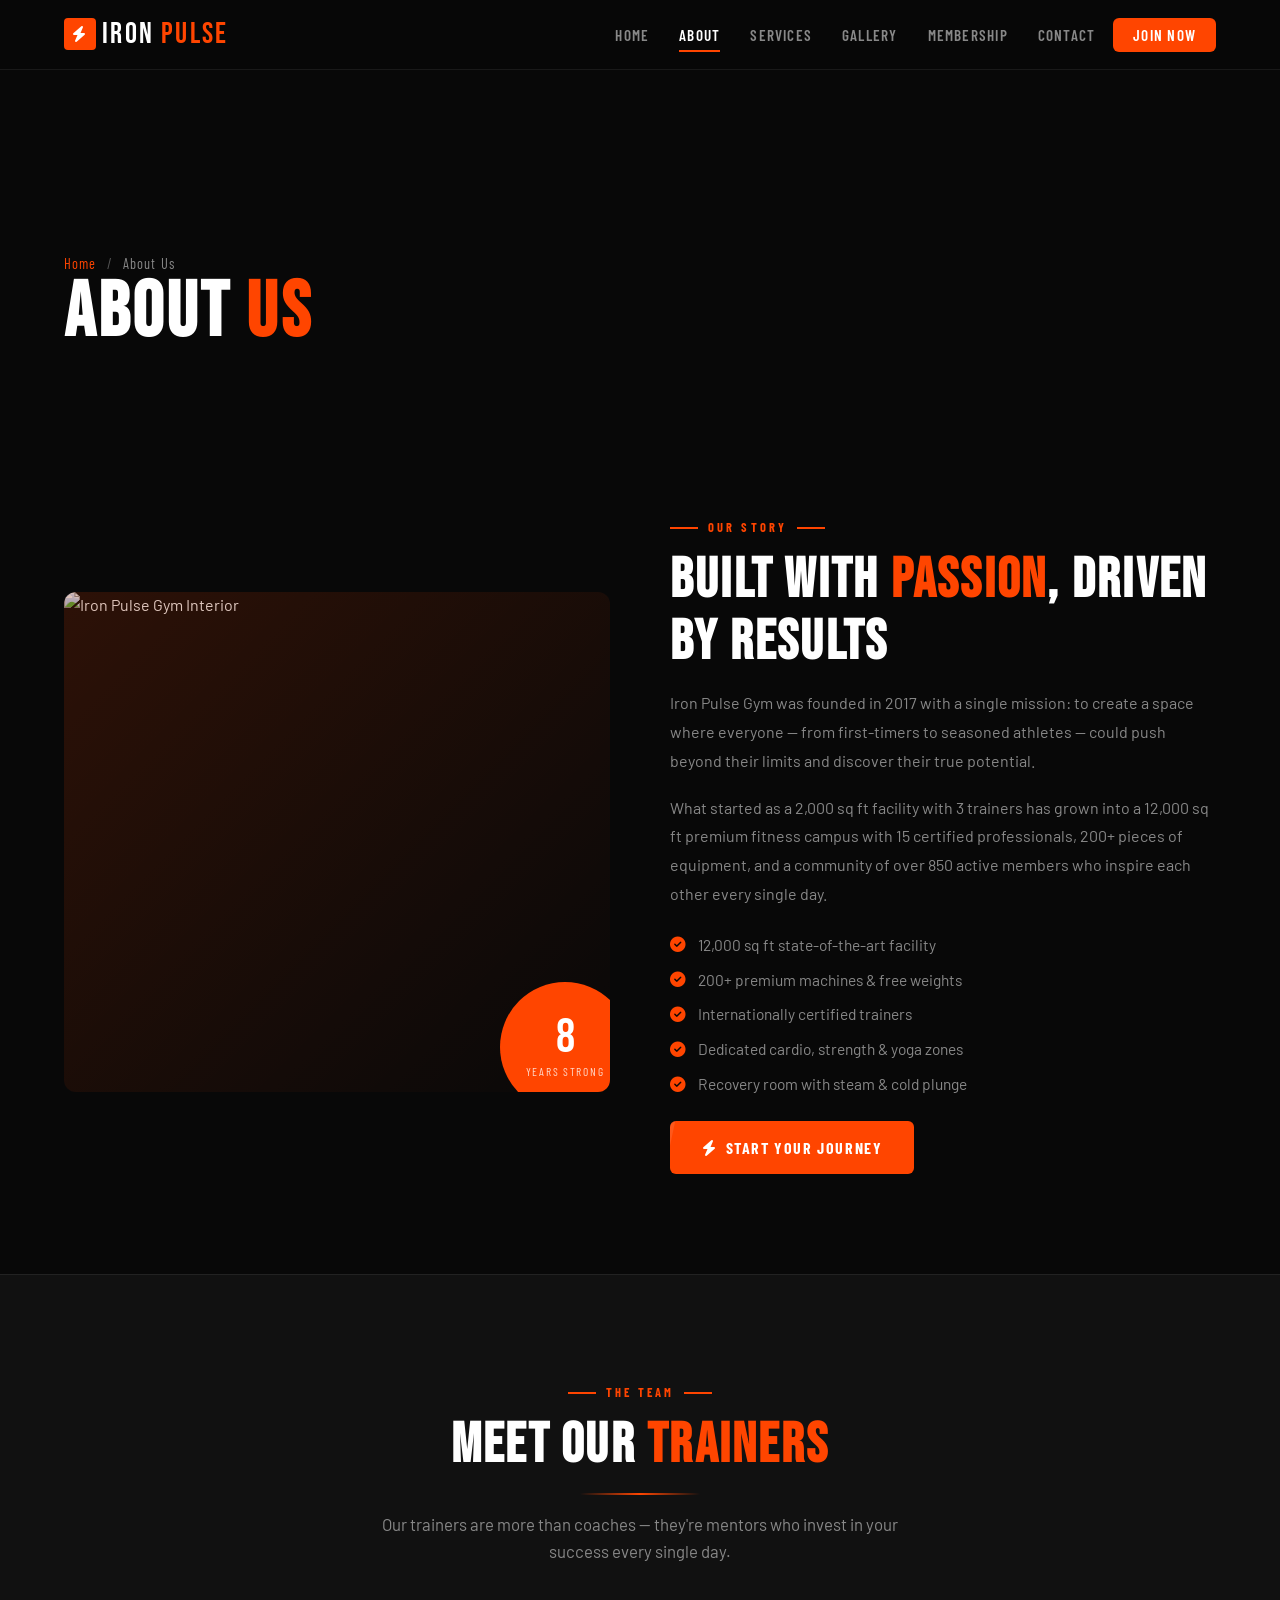
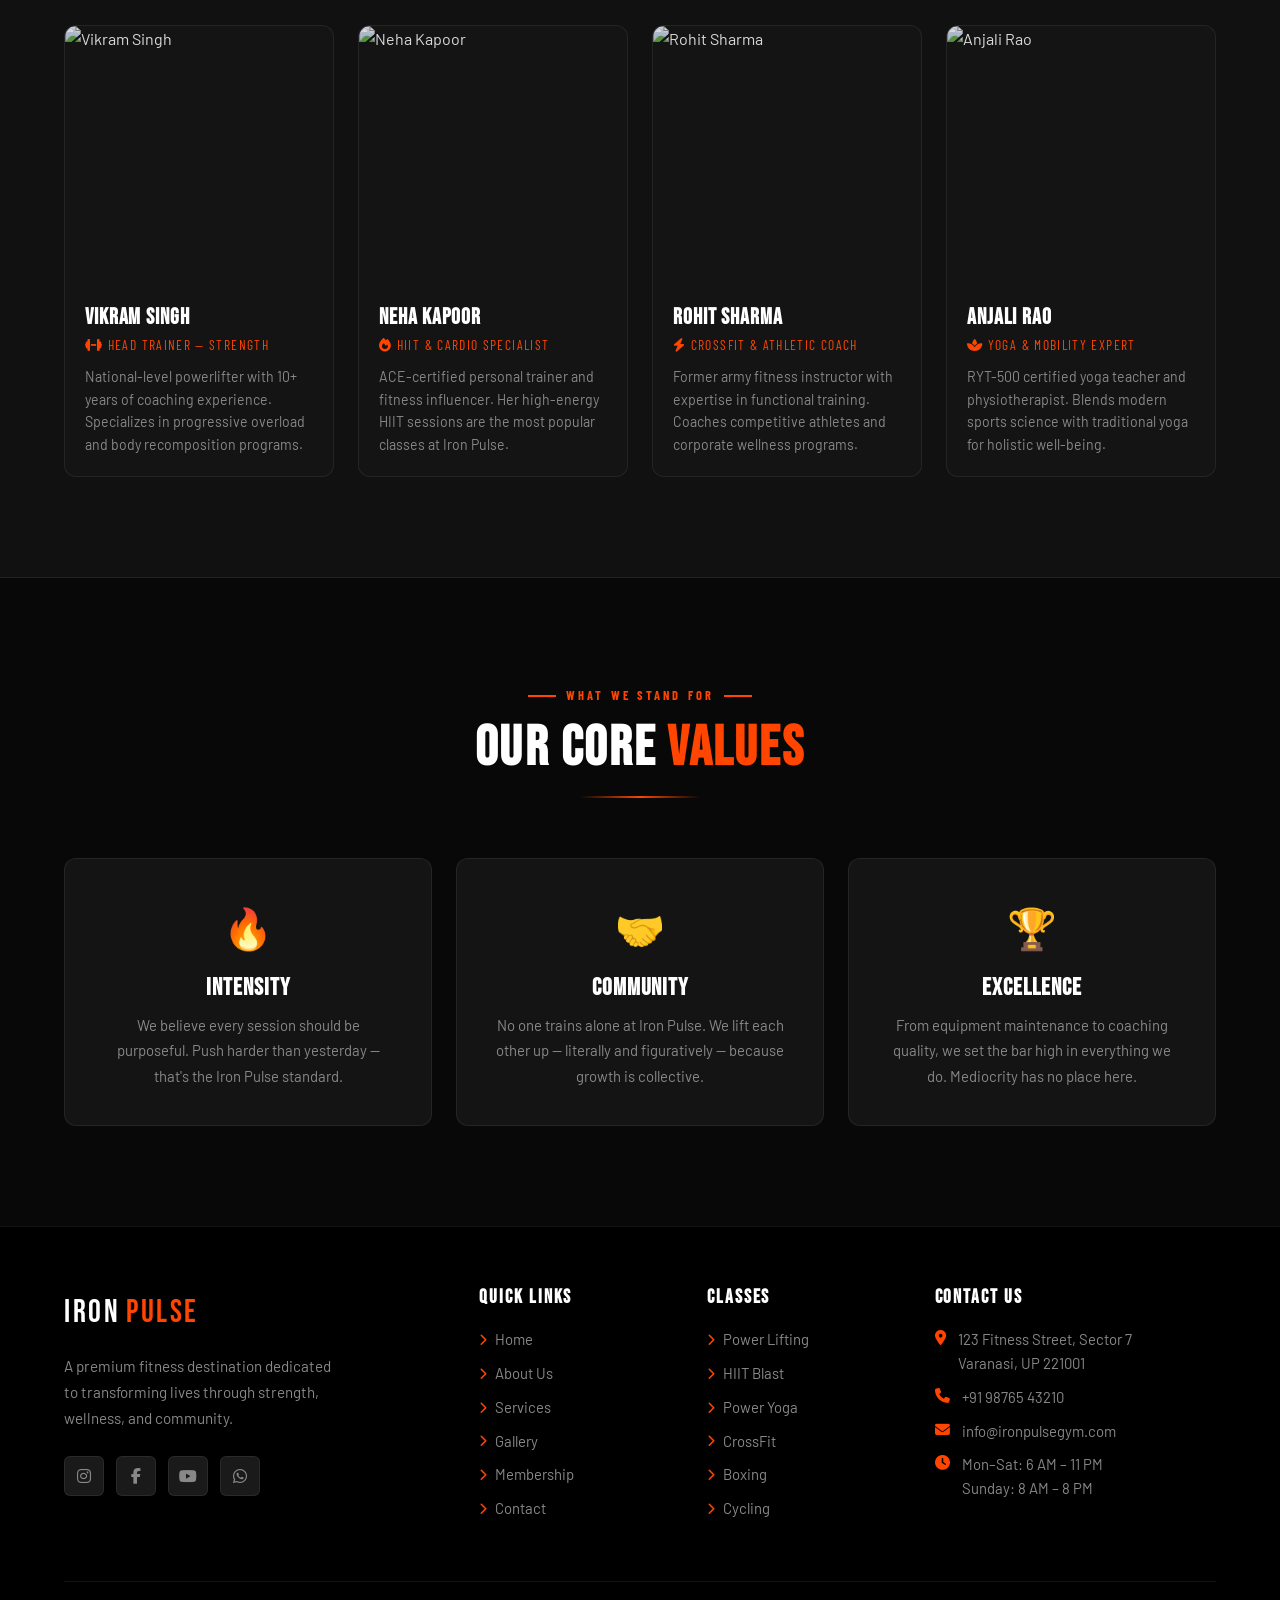
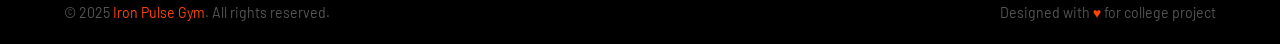
==== about.html @ a0cc93b9 "updated frontend and readme file" ====
<!DOCTYPE html>
<html lang="en">
<head>
  <meta charset="UTF-8" />
  <meta name="viewport" content="width=device-width, initial-scale=1.0" />
  <title>About Us — Iron Pulse Gym</title>
  <meta name="description" content="Learn about Iron Pulse Gym's story, our expert trainers, and the values that drive everything we do." />
  <link rel="stylesheet" href="style.css" />
  <link rel="stylesheet" href="https://cdnjs.cloudflare.com/ajax/libs/font-awesome/6.5.0/css/all.min.css" />
</head>
<body>

<!-- ── NAVBAR ────────────────────────────────────────── -->
<nav class="navbar">
  <div class="nav-container">
    <a href="index.html" class="logo">
      <div class="logo-icon"><i class="fas fa-bolt"></i></div>
      IRON<span>PULSE</span>
    </a>
    <ul class="nav-links" id="navLinks">
      <li><a href="index.html">Home</a></li>
      <li><a href="about.html">About</a></li>
      <li><a href="services.html">Services</a></li>
      <li><a href="gallery.html">Gallery</a></li>
      <li><a href="membership.html">Membership</a></li>
      <li><a href="contact.html">Contact</a></li>
      <li><a href="membership.html" class="nav-cta">Join Now</a></li>
    </ul>
    <button class="hamburger" id="hamburger" aria-label="Toggle Menu">
      <span></span><span></span><span></span>
    </button>
  </div>
</nav>

<!-- ── PAGE HERO ─────────────────────────────────────── -->
<section class="page-hero">
  <div class="page-hero-bg" style="background-image: url('https://images.unsplash.com/photo-1571902943202-507ec2618e8f?w=1920&q=80');"></div>
  <div class="container page-hero-content">
    <div class="breadcrumb"><a href="index.html">Home</a><span>/</span>About Us</div>
    <h1>ABOUT <span class="text-accent">US</span></h1>
  </div>
</section>

<!-- ── OUR STORY ─────────────────────────────────────── -->
<section class="section">
  <div class="container">
    <div class="about-story">
      <div class="about-story-img reveal">
        <img src="https://images.unsplash.com/photo-1583454110551-21f2fa2afe61?w=800&q=80" alt="Iron Pulse Gym Interior" loading="lazy" />
        <div class="about-badge">
          <span>8</span>
          <span>Years Strong</span>
        </div>
      </div>
      <div class="reveal reveal-delay-1">
        <span class="section-label">Our Story</span>
        <h2 class="section-title">BUILT WITH <span class="text-accent">PASSION</span>, DRIVEN BY RESULTS</h2>
        <p style="color:var(--text-muted); line-height:1.8; margin-bottom:18px;">Iron Pulse Gym was founded in 2017 with a single mission: to create a space where everyone — from first-timers to seasoned athletes — could push beyond their limits and discover their true potential.</p>
        <p style="color:var(--text-muted); line-height:1.8; margin-bottom:24px;">What started as a 2,000 sq ft facility with 3 trainers has grown into a 12,000 sq ft premium fitness campus with 15 certified professionals, 200+ pieces of equipment, and a community of over 850 active members who inspire each other every single day.</p>
        <ul class="about-list">
          <li><i class="fas fa-check-circle"></i> 12,000 sq ft state-of-the-art facility</li>
          <li><i class="fas fa-check-circle"></i> 200+ premium machines & free weights</li>
          <li><i class="fas fa-check-circle"></i> Internationally certified trainers</li>
          <li><i class="fas fa-check-circle"></i> Dedicated cardio, strength & yoga zones</li>
          <li><i class="fas fa-check-circle"></i> Recovery room with steam & cold plunge</li>
        </ul>
        <a href="membership.html" class="btn btn-primary">
          <i class="fas fa-bolt"></i> Start Your Journey
        </a>
      </div>
    </div>
  </div>
</section>

<!-- ── MEET THE TRAINERS ──────────────────────────────── -->
<section class="section" style="background: var(--bg2); border-top: 1px solid var(--border); border-bottom: 1px solid var(--border);">
  <div class="container">
    <div class="section-header text-center">
      <span class="section-label">The Team</span>
      <h2 class="section-title">MEET OUR <span class="text-accent">TRAINERS</span></h2>
      <div class="divider"></div>
      <p class="section-sub" style="margin: 0 auto;">Our trainers are more than coaches — they're mentors who invest in your success every single day.</p>
    </div>
    <div class="trainers-grid">
      <div class="trainer-card reveal">
        <img class="trainer-img" src="https://images.unsplash.com/photo-1567013127542-490d757e51fc?w=400&q=80" alt="Vikram Singh" loading="lazy" />
        <div class="trainer-info">
          <h3 class="trainer-name">Vikram Singh</h3>
          <p class="trainer-role"><i class="fas fa-dumbbell"></i> Head Trainer — Strength</p>
          <p class="trainer-bio">National-level powerlifter with 10+ years of coaching experience. Specializes in progressive overload and body recomposition programs.</p>
        </div>
      </div>
      <div class="trainer-card reveal reveal-delay-1">
        <img class="trainer-img" src="https://images.unsplash.com/photo-1571019613454-1cb2f99b2d8b?w=400&q=80" alt="Neha Kapoor" loading="lazy" />
        <div class="trainer-info">
          <h3 class="trainer-name">Neha Kapoor</h3>
          <p class="trainer-role"><i class="fas fa-fire"></i> HIIT & Cardio Specialist</p>
          <p class="trainer-bio">ACE-certified personal trainer and fitness influencer. Her high-energy HIIT sessions are the most popular classes at Iron Pulse.</p>
        </div>
      </div>
      <div class="trainer-card reveal reveal-delay-2">
        <img class="trainer-img" src="https://images.unsplash.com/photo-1605296867304-46d5465a13f1?w=400&q=80" alt="Rohit Sharma" loading="lazy" />
        <div class="trainer-info">
          <h3 class="trainer-name">Rohit Sharma</h3>
          <p class="trainer-role"><i class="fas fa-bolt"></i> CrossFit & Athletic Coach</p>
          <p class="trainer-bio">Former army fitness instructor with expertise in functional training. Coaches competitive athletes and corporate wellness programs.</p>
        </div>
      </div>
      <div class="trainer-card reveal reveal-delay-3">
        <img class="trainer-img" src="https://images.unsplash.com/photo-1544005313-94ddf0286df2?w=400&q=80" alt="Anjali Rao" loading="lazy" />
        <div class="trainer-info">
          <h3 class="trainer-name">Anjali Rao</h3>
          <p class="trainer-role"><i class="fas fa-spa"></i> Yoga & Mobility Expert</p>
          <p class="trainer-bio">RYT-500 certified yoga teacher and physiotherapist. Blends modern sports science with traditional yoga for holistic well-being.</p>
        </div>
      </div>
    </div>
  </div>
</section>

<!-- ── OUR VALUES ─────────────────────────────────────── -->
<section class="section">
  <div class="container">
    <div class="section-header text-center">
      <span class="section-label">What We Stand For</span>
      <h2 class="section-title">OUR CORE <span class="text-accent">VALUES</span></h2>
      <div class="divider"></div>
    </div>
    <div class="values-grid">
      <div class="value-card reveal">
        <span class="value-icon">🔥</span>
        <h3>Intensity</h3>
        <p>We believe every session should be purposeful. Push harder than yesterday — that's the Iron Pulse standard.</p>
      </div>
      <div class="value-card reveal reveal-delay-1">
        <span class="value-icon">🤝</span>
        <h3>Community</h3>
        <p>No one trains alone at Iron Pulse. We lift each other up — literally and figuratively — because growth is collective.</p>
      </div>
      <div class="value-card reveal reveal-delay-2">
        <span class="value-icon">🏆</span>
        <h3>Excellence</h3>
        <p>From equipment maintenance to coaching quality, we set the bar high in everything we do. Mediocrity has no place here.</p>
      </div>
    </div>
  </div>
</section>

<!-- ── FOOTER ─────────────────────────────────────────── -->
<footer>
  <div class="container">
    <div class="footer-grid">
      <div class="footer-brand">
        <a href="index.html" class="logo">IRON<span>PULSE</span></a>
        <p>A premium fitness destination dedicated to transforming lives through strength, wellness, and community.</p>
        <div class="social-links">
          <a href="#" aria-label="Instagram"><i class="fab fa-instagram"></i></a>
          <a href="#" aria-label="Facebook"><i class="fab fa-facebook-f"></i></a>
          <a href="#" aria-label="YouTube"><i class="fab fa-youtube"></i></a>
          <a href="#" aria-label="WhatsApp"><i class="fab fa-whatsapp"></i></a>
        </div>
      </div>
      <div class="footer-col">
        <h4>Quick Links</h4>
        <ul>
          <li><a href="index.html"><i class="fas fa-chevron-right"></i> Home</a></li>
          <li><a href="about.html"><i class="fas fa-chevron-right"></i> About Us</a></li>
          <li><a href="services.html"><i class="fas fa-chevron-right"></i> Services</a></li>
          <li><a href="gallery.html"><i class="fas fa-chevron-right"></i> Gallery</a></li>
          <li><a href="membership.html"><i class="fas fa-chevron-right"></i> Membership</a></li>
          <li><a href="contact.html"><i class="fas fa-chevron-right"></i> Contact</a></li>
        </ul>
      </div>
      <div class="footer-col">
        <h4>Classes</h4>
        <ul>
          <li><a href="services.html"><i class="fas fa-chevron-right"></i> Power Lifting</a></li>
          <li><a href="services.html"><i class="fas fa-chevron-right"></i> HIIT Blast</a></li>
          <li><a href="services.html"><i class="fas fa-chevron-right"></i> Power Yoga</a></li>
          <li><a href="services.html"><i class="fas fa-chevron-right"></i> CrossFit</a></li>
          <li><a href="services.html"><i class="fas fa-chevron-right"></i> Boxing</a></li>
          <li><a href="services.html"><i class="fas fa-chevron-right"></i> Cycling</a></li>
        </ul>
      </div>
      <div class="footer-col footer-contact">
        <h4>Contact Us</h4>
        <ul class="footer-contact">
          <li><i class="fas fa-map-marker-alt"></i><span>123 Fitness Street, Sector 7<br>Varanasi, UP 221001</span></li>
          <li><i class="fas fa-phone"></i><a href="tel:+919876543210">+91 98765 43210</a></li>
          <li><i class="fas fa-envelope"></i><a href="mailto:info@ironpulsegym.com">info@ironpulsegym.com</a></li>
          <li><i class="fas fa-clock"></i><span>Mon–Sat: 6 AM – 11 PM<br>Sunday: 8 AM – 8 PM</span></li>
        </ul>
      </div>
    </div>
    <div class="footer-bottom">
      <p>&copy; 2025 <span>Iron Pulse Gym</span>. All rights reserved.</p>
      <p>Designed with <span>♥</span> for college project</p>
    </div>
  </div>
</footer>

<script src="https://cdn.jsdelivr.net/npm/@emailjs/browser@4/dist/email.min.js"></script>
<script>emailjs.init('YOUR_PUBLIC_KEY');</script>
<script src="main.js"></script>
</body>
</html>
---- style.css ----
/* ============================================================
   IRON PULSE GYM — style.css
   Design: Industrial Dark | Font: Bebas Neue + Barlow
   ============================================================ */

@import url('https://fonts.googleapis.com/css2?family=Bebas+Neue&family=Barlow:ital,wght@0,300;0,400;0,500;0,600;0,700;1,400&family=Barlow+Condensed:wght@400;600;700&display=swap');

/* ── RESET & BASE ─────────────────────────────────────────── */
*, *::before, *::after { box-sizing: border-box; margin: 0; padding: 0; }
html { scroll-behavior: smooth; font-size: 16px; }
body {
  font-family: 'Barlow', sans-serif;
  background: var(--bg);
  color: var(--text);
  overflow-x: hidden;
  line-height: 1.6;
}
img { max-width: 100%; display: block; }
a { text-decoration: none; color: inherit; }
ul { list-style: none; }

/* ── CSS VARIABLES ───────────────────────────────────────── */
:root {
  --bg:        #080808;
  --bg2:       #111111;
  --bg3:       #1a1a1a;
  --bg4:       #222222;
  --accent:    #FF4500;
  --accent2:   #FF6B35;
  --gold:      #FFC107;
  --text:      #FFFFFF;
  --text-muted:#888888;
  --text-dim:  #555555;
  --border:    rgba(255,255,255,0.07);
  --border-acc:rgba(255,69,0,0.35);
  --glow:      rgba(255,69,0,0.20);
  --card-bg:   #141414;
  --radius:    6px;
  --radius-lg: 12px;
  --shadow:    0 8px 32px rgba(0,0,0,0.6);
  --shadow-acc:0 0 40px rgba(255,69,0,0.25);
  --transition:0.3s ease;
  --navbar-h:  70px;
}

/* ── SCROLLBAR ───────────────────────────────────────────── */
::-webkit-scrollbar { width: 5px; }
::-webkit-scrollbar-track { background: var(--bg); }
::-webkit-scrollbar-thumb { background: var(--accent); border-radius: 4px; }

/* ── SELECTION ───────────────────────────────────────────── */
::selection { background: var(--accent); color: #fff; }

/* ── TYPOGRAPHY BASE ─────────────────────────────────────── */
h1, h2, h3, h4 {
  font-family: 'Bebas Neue', sans-serif;
  letter-spacing: 0.04em;
  line-height: 1.1;
}
h1 { font-size: clamp(3rem, 8vw, 7rem); }
h2 { font-size: clamp(2rem, 5vw, 3.5rem); }
h3 { font-size: clamp(1.4rem, 3vw, 2rem); }

/* ── UTILITY CLASSES ─────────────────────────────────────── */
.container { max-width: 1200px; margin: 0 auto; padding: 0 24px; }
.text-accent  { color: var(--accent); }
.text-gold    { color: var(--gold); }
.text-muted   { color: var(--text-muted); }
.text-center  { text-align: center; }
.uppercase    { text-transform: uppercase; }

.section-label {
  font-family: 'Barlow Condensed', sans-serif;
  font-size: 0.78rem;
  font-weight: 700;
  letter-spacing: 0.25em;
  text-transform: uppercase;
  color: var(--accent);
  display: inline-flex;
  align-items: center;
  gap: 10px;
  margin-bottom: 12px;
}
.section-label::before, .section-label::after {
  content: '';
  display: inline-block;
  width: 28px;
  height: 2px;
  background: var(--accent);
}

.section-title { color: var(--text); margin-bottom: 16px; }
.section-sub   { color: var(--text-muted); font-size: 1.05rem; max-width: 560px; }

/* ── DIVIDER ─────────────────────────────────────────────── */
.divider {
  height: 2px;
  background: linear-gradient(90deg, transparent, var(--accent), transparent);
  margin: 0 auto;
  max-width: 120px;
  margin-bottom: 16px;
}

/* ── BUTTONS ─────────────────────────────────────────────── */
.btn {
  display: inline-flex;
  align-items: center;
  gap: 8px;
  padding: 14px 32px;
  font-family: 'Barlow Condensed', sans-serif;
  font-size: 1rem;
  font-weight: 700;
  letter-spacing: 0.1em;
  text-transform: uppercase;
  border: none;
  border-radius: var(--radius);
  cursor: pointer;
  transition: all var(--transition);
  position: relative;
  overflow: hidden;
}
.btn::before {
  content: '';
  position: absolute;
  inset: 0;
  background: rgba(255,255,255,0.1);
  transform: translateX(-100%) skewX(-12deg);
  transition: transform 0.4s ease;
}
.btn:hover::before { transform: translateX(110%) skewX(-12deg); }

.btn-primary {
  background: var(--accent);
  color: #fff;
  box-shadow: 0 0 0 rgba(255,69,0,0);
}
.btn-primary:hover {
  background: var(--accent2);
  box-shadow: 0 4px 20px rgba(255,69,0,0.5);
  transform: translateY(-2px);
}

.btn-outline {
  background: transparent;
  color: #fff;
  border: 2px solid rgba(255,255,255,0.3);
}
.btn-outline:hover {
  border-color: var(--accent);
  color: var(--accent);
  transform: translateY(-2px);
}

.btn-gold {
  background: var(--gold);
  color: #000;
  font-weight: 700;
}
.btn-gold:hover {
  background: #ffd740;
  box-shadow: 0 4px 20px rgba(255,193,7,0.4);
  transform: translateY(-2px);
}

.btn-whatsapp {
  background: #25D366;
  color: #fff;
  font-size: 1.1rem;
  padding: 16px 40px;
}
.btn-whatsapp:hover {
  background: #20ba59;
  box-shadow: 0 4px 24px rgba(37,211,102,0.4);
  transform: translateY(-2px);
}

/* ── NAVBAR ──────────────────────────────────────────────── */
.navbar {
  position: fixed;
  top: 0; left: 0; right: 0;
  height: var(--navbar-h);
  background: rgba(8,8,8,0.92);
  backdrop-filter: blur(16px);
  -webkit-backdrop-filter: blur(16px);
  border-bottom: 1px solid var(--border);
  z-index: 1000;
  transition: all var(--transition);
}
.navbar.scrolled {
  background: rgba(8,8,8,0.98);
  box-shadow: 0 4px 24px rgba(0,0,0,0.6);
}
.nav-container {
  max-width: 1200px;
  margin: 0 auto;
  padding: 0 24px;
  height: 100%;
  display: flex;
  align-items: center;
  justify-content: space-between;
}
.logo {
  font-family: 'Bebas Neue', sans-serif;
  font-size: 1.9rem;
  letter-spacing: 0.08em;
  color: #fff;
  display: flex;
  align-items: center;
  gap: 6px;
}
.logo span { color: var(--accent); }
.logo .logo-icon {
  width: 32px; height: 32px;
  background: var(--accent);
  border-radius: 4px;
  display: flex; align-items: center; justify-content: center;
  font-size: 1rem;
}

.nav-links {
  display: flex;
  align-items: center;
  gap: 6px;
}
.nav-links a {
  font-family: 'Barlow Condensed', sans-serif;
  font-size: 0.95rem;
  font-weight: 600;
  letter-spacing: 0.08em;
  text-transform: uppercase;
  color: var(--text-muted);
  padding: 6px 12px;
  border-radius: 4px;
  transition: color var(--transition);
  position: relative;
}
.nav-links a::after {
  content: '';
  position: absolute;
  bottom: -2px; left: 12px; right: 12px;
  height: 2px;
  background: var(--accent);
  transform: scaleX(0);
  transition: transform var(--transition);
}
.nav-links a:hover,
.nav-links a.active { color: #fff; }
.nav-links a:hover::after,
.nav-links a.active::after { transform: scaleX(1); }

.nav-cta {
  background: var(--accent) !important;
  color: #fff !important;
  padding: 8px 20px !important;
  border-radius: var(--radius) !important;
}
.nav-cta::after { display: none !important; }
.nav-cta:hover { background: var(--accent2) !important; }

.hamburger {
  display: none;
  flex-direction: column;
  gap: 5px;
  background: none;
  border: none;
  cursor: pointer;
  padding: 6px;
}
.hamburger span {
  display: block;
  width: 26px; height: 2px;
  background: #fff;
  border-radius: 2px;
  transition: all 0.3s ease;
}
.hamburger.open span:nth-child(1) { transform: translateY(7px) rotate(45deg); }
.hamburger.open span:nth-child(2) { opacity: 0; }
.hamburger.open span:nth-child(3) { transform: translateY(-7px) rotate(-45deg); }

/* ── PAGE HERO (inner pages) ────────────────────────────── */
.page-hero {
  height: 340px;
  position: relative;
  display: flex;
  align-items: flex-end;
  padding-bottom: 50px;
  margin-top: var(--navbar-h);
  overflow: hidden;
}
.page-hero-bg {
  position: absolute;
  inset: 0;
  background-size: cover;
  background-position: center;
  filter: brightness(0.25);
  transform: scale(1.05);
  transition: transform 8s ease;
}
.page-hero:hover .page-hero-bg { transform: scale(1.0); }
.page-hero::after {
  content: '';
  position: absolute;
  inset: 0;
  background: linear-gradient(to top, rgba(8,8,8,0.95) 0%, transparent 60%);
}
.page-hero-content {
  position: relative;
  z-index: 2;
  width: 100%;
}
.page-hero h1 {
  font-size: clamp(2.5rem, 6vw, 5rem);
  line-height: 1;
  margin-bottom: 8px;
}
.breadcrumb {
  font-family: 'Barlow Condensed', sans-serif;
  font-size: 0.9rem;
  letter-spacing: 0.08em;
  color: var(--text-muted);
  display: flex;
  align-items: center;
  gap: 10px;
}
.breadcrumb a { color: var(--accent); }
.breadcrumb span { color: var(--text-dim); }

/* ── FOOTER ──────────────────────────────────────────────── */
footer {
  background: #000;
  border-top: 1px solid var(--border);
  padding: 60px 0 0;
}
.footer-grid {
  display: grid;
  grid-template-columns: 2fr 1fr 1fr 1.5fr;
  gap: 40px;
  padding-bottom: 50px;
}
.footer-brand .logo { font-size: 2rem; margin-bottom: 16px; }
.footer-brand p {
  color: var(--text-muted);
  font-size: 0.95rem;
  line-height: 1.7;
  max-width: 280px;
  margin-bottom: 24px;
}
.social-links { display: flex; gap: 12px; }
.social-links a {
  width: 40px; height: 40px;
  background: var(--bg3);
  border: 1px solid var(--border);
  border-radius: var(--radius);
  display: flex; align-items: center; justify-content: center;
  color: var(--text-muted);
  font-size: 1rem;
  transition: all var(--transition);
}
.social-links a:hover {
  background: var(--accent);
  color: #fff;
  border-color: var(--accent);
  transform: translateY(-3px);
}
.footer-col h4 {
  font-family: 'Bebas Neue', sans-serif;
  font-size: 1.2rem;
  letter-spacing: 0.1em;
  color: #fff;
  margin-bottom: 20px;
}
.footer-col ul li { margin-bottom: 10px; }
.footer-col ul a {
  color: var(--text-muted);
  font-size: 0.93rem;
  transition: color var(--transition);
  display: flex;
  align-items: center;
  gap: 8px;
}
.footer-col ul a:hover { color: var(--accent); }
.footer-col ul a i { color: var(--accent); font-size: 0.75rem; }
.footer-contact li {
  color: var(--text-muted);
  font-size: 0.93rem;
  margin-bottom: 12px;
  display: flex;
  align-items: flex-start;
  gap: 12px;
}
.footer-contact li i { color: var(--accent); margin-top: 3px; flex-shrink: 0; }
.footer-bottom {
  border-top: 1px solid var(--border);
  padding: 20px 0;
  display: flex;
  align-items: center;
  justify-content: space-between;
  flex-wrap: wrap;
  gap: 12px;
}
.footer-bottom p { color: var(--text-dim); font-size: 0.88rem; }
.footer-bottom span { color: var(--accent); }

/* ── SECTION PADDING ─────────────────────────────────────── */
.section { padding: 100px 0; }
.section-sm { padding: 70px 0; }
.section-header { margin-bottom: 60px; }

/* ── CARD BASE ───────────────────────────────────────────── */
.card {
  background: var(--card-bg);
  border: 1px solid var(--border);
  border-radius: var(--radius-lg);
  overflow: hidden;
  transition: all var(--transition);
}
.card:hover {
  border-color: var(--border-acc);
  transform: translateY(-6px);
  box-shadow: var(--shadow), var(--shadow-acc);
}

/* ────────────────────────────────────────────────────────────
   HOME PAGE
   ──────────────────────────────────────────────────────────── */

/* Hero */
.hero {
  height: 100vh;
  min-height: 700px;
  position: relative;
  display: flex;
  align-items: center;
  overflow: hidden;
}
.hero-bg {
  position: absolute;
  inset: 0;
  background-image: url('https://images.unsplash.com/photo-1534438327276-14e5300c3a48?w=1920&q=80');
  background-size: cover;
  background-position: center;
  filter: brightness(0.22);
  transform: scale(1.06);
  animation: heroZoom 12s ease-in-out infinite alternate;
}
@keyframes heroZoom {
  from { transform: scale(1.06); }
  to   { transform: scale(1.0); }
}
.hero::after {
  content: '';
  position: absolute;
  inset: 0;
  background: linear-gradient(135deg, rgba(255,69,0,0.12) 0%, transparent 50%),
              linear-gradient(to right, rgba(8,8,8,0.85) 0%, transparent 70%);
}
.hero-content {
  position: relative;
  z-index: 2;
  max-width: 750px;
}
.hero-badge {
  display: inline-flex;
  align-items: center;
  gap: 8px;
  background: rgba(255,69,0,0.15);
  border: 1px solid var(--border-acc);
  color: var(--accent);
  font-family: 'Barlow Condensed', sans-serif;
  font-size: 0.82rem;
  font-weight: 700;
  letter-spacing: 0.2em;
  text-transform: uppercase;
  padding: 7px 18px;
  border-radius: 100px;
  margin-bottom: 28px;
  animation: fadeInUp 0.6s ease both;
}
.hero h1 {
  font-size: clamp(3.5rem, 9vw, 8rem);
  line-height: 0.95;
  margin-bottom: 24px;
  animation: fadeInUp 0.7s ease 0.1s both;
}
.hero h1 em {
  font-style: normal;
  color: var(--accent);
  display: block;
}
.hero p {
  font-size: 1.15rem;
  color: rgba(255,255,255,0.7);
  max-width: 500px;
  margin-bottom: 40px;
  line-height: 1.7;
  animation: fadeInUp 0.7s ease 0.2s both;
}
.hero-buttons {
  display: flex;
  gap: 16px;
  flex-wrap: wrap;
  animation: fadeInUp 0.7s ease 0.3s both;
}
.hero-scroll {
  position: absolute;
  bottom: 40px;
  left: 50%;
  transform: translateX(-50%);
  z-index: 2;
  display: flex;
  flex-direction: column;
  align-items: center;
  gap: 8px;
  color: var(--text-muted);
  font-family: 'Barlow Condensed', sans-serif;
  font-size: 0.78rem;
  letter-spacing: 0.2em;
  text-transform: uppercase;
  animation: fadeIn 1s ease 1s both;
}
.hero-scroll-line {
  width: 1px; height: 50px;
  background: linear-gradient(to bottom, var(--accent), transparent);
  animation: scrollPulse 2s ease-in-out infinite;
}
@keyframes scrollPulse {
  0%, 100% { opacity: 0.4; transform: scaleY(1); }
  50%       { opacity: 1;   transform: scaleY(0.6); }
}

/* Stats */
.stats-section {
  background: var(--bg2);
  padding: 70px 0;
  border-top: 1px solid var(--border);
  border-bottom: 1px solid var(--border);
}
.stats-grid {
  display: grid;
  grid-template-columns: repeat(4, 1fr);
  gap: 30px;
}
.stat-item {
  text-align: center;
  padding: 20px;
  border-right: 1px solid var(--border);
}
.stat-item:last-child { border-right: none; }
.stat-number {
  font-family: 'Bebas Neue', sans-serif;
  font-size: clamp(2.8rem, 5vw, 4.5rem);
  color: var(--accent);
  line-height: 1;
  display: block;
  margin-bottom: 6px;
}
.stat-label {
  font-family: 'Barlow Condensed', sans-serif;
  font-size: 0.9rem;
  letter-spacing: 0.15em;
  text-transform: uppercase;
  color: var(--text-muted);
}

/* Why Choose Us */
.features-grid {
  display: grid;
  grid-template-columns: repeat(3, 1fr);
  gap: 24px;
  margin-top: 20px;
}
.feature-card {
  background: var(--card-bg);
  border: 1px solid var(--border);
  border-radius: var(--radius-lg);
  padding: 36px 28px;
  transition: all var(--transition);
  position: relative;
  overflow: hidden;
}
.feature-card::before {
  content: '';
  position: absolute;
  top: 0; left: 0;
  width: 4px; height: 100%;
  background: var(--accent);
  transform: scaleY(0);
  transition: transform var(--transition);
  transform-origin: bottom;
}
.feature-card:hover { border-color: var(--border-acc); transform: translateY(-5px); }
.feature-card:hover::before { transform: scaleY(1); }
.feature-icon {
  width: 58px; height: 58px;
  background: rgba(255,69,0,0.12);
  border: 1px solid var(--border-acc);
  border-radius: var(--radius);
  display: flex; align-items: center; justify-content: center;
  font-size: 1.4rem;
  color: var(--accent);
  margin-bottom: 20px;
}
.feature-card h3 {
  font-size: 1.4rem;
  margin-bottom: 12px;
  color: #fff;
}
.feature-card p { color: var(--text-muted); font-size: 0.95rem; line-height: 1.7; }

/* Classes Preview */
.classes-grid {
  display: grid;
  grid-template-columns: repeat(3, 1fr);
  gap: 24px;
}
.class-card {
  border-radius: var(--radius-lg);
  overflow: hidden;
  position: relative;
  height: 320px;
  cursor: pointer;
}
.class-card-img {
  width: 100%; height: 100%;
  object-fit: cover;
  filter: brightness(0.45);
  transition: transform 0.5s ease, filter 0.4s ease;
}
.class-card:hover .class-card-img {
  transform: scale(1.08);
  filter: brightness(0.3);
}
.class-card-info {
  position: absolute;
  bottom: 0; left: 0; right: 0;
  padding: 28px 24px;
  background: linear-gradient(to top, rgba(8,8,8,0.95), transparent);
  transform: translateY(0);
  transition: all var(--transition);
}
.class-tag {
  font-family: 'Barlow Condensed', sans-serif;
  font-size: 0.75rem;
  font-weight: 700;
  letter-spacing: 0.2em;
  text-transform: uppercase;
  color: var(--accent);
  background: rgba(255,69,0,0.12);
  border: 1px solid var(--border-acc);
  padding: 4px 10px;
  border-radius: 100px;
  display: inline-block;
  margin-bottom: 8px;
}
.class-card h3 { font-size: 1.6rem; margin-bottom: 6px; }
.class-card p { font-size: 0.88rem; color: var(--text-muted); }
.class-card-link {
  display: inline-flex;
  align-items: center;
  gap: 6px;
  color: var(--accent);
  font-family: 'Barlow Condensed', sans-serif;
  font-size: 0.85rem;
  font-weight: 700;
  letter-spacing: 0.1em;
  text-transform: uppercase;
  opacity: 0;
  transform: translateY(10px);
  transition: all 0.35s ease;
  margin-top: 10px;
}
.class-card:hover .class-card-link { opacity: 1; transform: translateY(0); }

/* Testimonials */
.testimonials-section { background: var(--bg2); }
.testimonials-grid {
  display: grid;
  grid-template-columns: repeat(3, 1fr);
  gap: 24px;
}
.testi-card {
  background: var(--bg3);
  border: 1px solid var(--border);
  border-radius: var(--radius-lg);
  padding: 32px 28px;
  transition: all var(--transition);
}
.testi-card:hover { border-color: var(--border-acc); transform: translateY(-4px); }
.testi-stars { color: var(--gold); font-size: 0.9rem; margin-bottom: 16px; letter-spacing: 3px; }
.testi-text {
  color: rgba(255,255,255,0.75);
  font-style: italic;
  line-height: 1.7;
  margin-bottom: 24px;
  font-size: 0.97rem;
}
.testi-text::before { content: '"'; color: var(--accent); font-size: 2rem; font-style: normal; line-height: 0; vertical-align: -10px; margin-right: 4px; }
.testi-author { display: flex; align-items: center; gap: 14px; }
.testi-avatar {
  width: 46px; height: 46px;
  border-radius: 50%;
  object-fit: cover;
  border: 2px solid var(--accent);
}
.testi-name { font-weight: 700; font-size: 0.95rem; }
.testi-role { font-size: 0.82rem; color: var(--text-muted); }

/* CTA Banner */
.cta-section {
  background: var(--accent);
  padding: 80px 0;
  position: relative;
  overflow: hidden;
}
.cta-section::before {
  content: 'JOIN NOW';
  position: absolute;
  right: -20px; top: 50%;
  transform: translateY(-50%);
  font-family: 'Bebas Neue', sans-serif;
  font-size: 14rem;
  color: rgba(0,0,0,0.12);
  white-space: nowrap;
  line-height: 1;
  pointer-events: none;
}
.cta-content {
  display: flex;
  align-items: center;
  justify-content: space-between;
  gap: 30px;
  flex-wrap: wrap;
  position: relative;
  z-index: 1;
}
.cta-content h2 { color: #fff; font-size: clamp(2rem, 4vw, 3.5rem); }
.cta-content p { color: rgba(255,255,255,0.8); font-size: 1.05rem; margin-top: 8px; }
.cta-content .btn-outline {
  border-color: rgba(255,255,255,0.5);
  color: #fff;
}
.cta-content .btn-outline:hover { border-color: #fff; background: rgba(255,255,255,0.1); }

/* ────────────────────────────────────────────────────────────
   ABOUT PAGE
   ──────────────────────────────────────────────────────────── */
.about-story {
  display: grid;
  grid-template-columns: 1fr 1fr;
  gap: 60px;
  align-items: center;
}
.about-story-img {
  position: relative;
  border-radius: var(--radius-lg);
  overflow: hidden;
}
.about-story-img img {
  width: 100%; height: 500px;
  object-fit: cover;
  filter: brightness(0.85);
}
.about-story-img::after {
  content: '';
  position: absolute;
  inset: 0;
  background: linear-gradient(135deg, rgba(255,69,0,0.15), transparent);
}
.about-badge {
  position: absolute;
  bottom: -20px; right: -20px;
  width: 130px; height: 130px;
  background: var(--accent);
  border-radius: 50%;
  display: flex; flex-direction: column;
  align-items: center; justify-content: center;
  z-index: 2;
}
.about-badge span:first-child {
  font-family: 'Bebas Neue', sans-serif;
  font-size: 3rem;
  line-height: 1;
  color: #fff;
}
.about-badge span:last-child {
  font-family: 'Barlow Condensed', sans-serif;
  font-size: 0.72rem;
  letter-spacing: 0.15em;
  text-transform: uppercase;
  color: rgba(255,255,255,0.8);
  text-align: center;
}
.about-list { margin: 24px 0; }
.about-list li {
  display: flex;
  align-items: center;
  gap: 12px;
  color: var(--text-muted);
  margin-bottom: 10px;
  font-size: 0.97rem;
}
.about-list li i { color: var(--accent); }

.trainers-grid {
  display: grid;
  grid-template-columns: repeat(4, 1fr);
  gap: 24px;
}
.trainer-card {
  background: var(--card-bg);
  border: 1px solid var(--border);
  border-radius: var(--radius-lg);
  overflow: hidden;
  transition: all var(--transition);
}
.trainer-card:hover { border-color: var(--border-acc); transform: translateY(-6px); }
.trainer-img {
  width: 100%; height: 260px;
  object-fit: cover;
  filter: brightness(0.85) grayscale(0.2);
  transition: filter var(--transition);
}
.trainer-card:hover .trainer-img { filter: brightness(1) grayscale(0); }
.trainer-info { padding: 20px; }
.trainer-name { font-size: 1.4rem; margin-bottom: 4px; }
.trainer-role {
  font-family: 'Barlow Condensed', sans-serif;
  font-size: 0.85rem;
  letter-spacing: 0.1em;
  text-transform: uppercase;
  color: var(--accent);
  margin-bottom: 10px;
}
.trainer-bio { font-size: 0.88rem; color: var(--text-muted); line-height: 1.6; }

.values-grid {
  display: grid;
  grid-template-columns: repeat(3, 1fr);
  gap: 24px;
}
.value-card {
  background: var(--card-bg);
  border: 1px solid var(--border);
  border-radius: var(--radius-lg);
  padding: 36px;
  text-align: center;
  transition: all var(--transition);
}
.value-card:hover { border-color: var(--border-acc); transform: translateY(-5px); }
.value-icon {
  font-size: 2.5rem;
  margin-bottom: 16px;
  display: block;
}
.value-card h3 { font-size: 1.5rem; margin-bottom: 12px; }
.value-card p { color: var(--text-muted); font-size: 0.93rem; line-height: 1.7; }

/* ────────────────────────────────────────────────────────────
   SERVICES PAGE
   ──────────────────────────────────────────────────────────── */
.filter-bar {
  display: flex;
  flex-wrap: wrap;
  gap: 10px;
  margin-bottom: 40px;
  justify-content: center;
}
.filter-btn {
  font-family: 'Barlow Condensed', sans-serif;
  font-size: 0.88rem;
  font-weight: 700;
  letter-spacing: 0.12em;
  text-transform: uppercase;
  background: var(--card-bg);
  color: var(--text-muted);
  border: 1px solid var(--border);
  padding: 9px 20px;
  border-radius: 100px;
  cursor: pointer;
  transition: all var(--transition);
}
.filter-btn:hover, .filter-btn.active {
  background: var(--accent);
  color: #fff;
  border-color: var(--accent);
}

.services-grid {
  display: grid;
  grid-template-columns: repeat(3, 1fr);
  gap: 24px;
}
.service-card {
  background: var(--card-bg);
  border: 1px solid var(--border);
  border-radius: var(--radius-lg);
  overflow: hidden;
  transition: all var(--transition);
  cursor: pointer;
}
.service-card:hover { border-color: var(--border-acc); transform: translateY(-6px); box-shadow: var(--shadow-acc); }
.service-img {
  width: 100%; height: 200px;
  object-fit: cover;
  filter: brightness(0.7);
  transition: filter var(--transition), transform 0.5s ease;
}
.service-card:hover .service-img { filter: brightness(0.9); transform: scale(1.04); }
.service-body { padding: 24px; }
.service-tag {
  font-family: 'Barlow Condensed', sans-serif;
  font-size: 0.72rem;
  font-weight: 700;
  letter-spacing: 0.18em;
  text-transform: uppercase;
  color: var(--accent);
  margin-bottom: 8px;
  display: block;
}
.service-body h3 { font-size: 1.5rem; margin-bottom: 10px; }
.service-body p { font-size: 0.92rem; color: var(--text-muted); line-height: 1.6; margin-bottom: 16px; }
.service-meta {
  display: flex;
  gap: 16px;
  font-family: 'Barlow Condensed', sans-serif;
  font-size: 0.84rem;
  color: var(--text-dim);
  letter-spacing: 0.05em;
}
.service-meta span { display: flex; align-items: center; gap: 6px; }
.service-meta i { color: var(--accent); }

/* Timetable */
.timetable-section { background: var(--bg2); }
.timetable-wrap { overflow-x: auto; border-radius: var(--radius-lg); }
.timetable {
  width: 100%;
  min-width: 700px;
  border-collapse: collapse;
  background: var(--card-bg);
  border: 1px solid var(--border);
  border-radius: var(--radius-lg);
  overflow: hidden;
}
.timetable thead th {
  font-family: 'Bebas Neue', sans-serif;
  font-size: 1.1rem;
  letter-spacing: 0.1em;
  text-transform: uppercase;
  color: #fff;
  background: var(--bg3);
  padding: 16px 20px;
  text-align: center;
  border-right: 1px solid var(--border);
}
.timetable thead th:last-child { border-right: none; }
.timetable tbody td {
  padding: 14px 20px;
  text-align: center;
  border-right: 1px solid var(--border);
  border-bottom: 1px solid var(--border);
  color: var(--text-muted);
  font-size: 0.9rem;
  vertical-align: top;
}
.timetable tbody td:last-child { border-right: none; }
.timetable tbody td:first-child {
  font-family: 'Barlow Condensed', sans-serif;
  font-size: 0.85rem;
  font-weight: 700;
  letter-spacing: 0.12em;
  text-transform: uppercase;
  color: var(--text-muted);
  background: var(--bg3);
}
.timetable tbody tr:last-child td { border-bottom: none; }
.tt-class {
  background: rgba(255,69,0,0.1);
  border: 1px solid var(--border-acc);
  border-radius: 6px;
  padding: 8px 10px;
  margin-bottom: 6px;
  display: block;
}
.tt-class strong {
  display: block;
  font-family: 'Barlow Condensed', sans-serif;
  font-size: 0.88rem;
  font-weight: 700;
  letter-spacing: 0.05em;
  color: #fff;
  text-transform: uppercase;
  margin-bottom: 2px;
}
.tt-class span {
  font-size: 0.78rem;
  color: var(--text-muted);
}
.tt-class.gold { background: rgba(255,193,7,0.1); border-color: rgba(255,193,7,0.3); }
.tt-class.gold strong { color: var(--gold); }

/* ────────────────────────────────────────────────────────────
   GALLERY PAGE
   ──────────────────────────────────────────────────────────── */
.gallery-grid {
  display: grid;
  grid-template-columns: repeat(3, 1fr);
  gap: 16px;
  grid-auto-rows: 250px;
}
.gallery-item {
  position: relative;
  overflow: hidden;
  border-radius: var(--radius-lg);
  cursor: pointer;
}
.gallery-item.wide  { grid-column: span 2; }
.gallery-item.tall  { grid-row: span 2; }
.gallery-img {
  width: 100%; height: 100%;
  object-fit: cover;
  filter: brightness(0.75);
  transition: transform 0.5s ease, filter 0.4s ease;
}
.gallery-item:hover .gallery-img { transform: scale(1.08); filter: brightness(0.5); }
.gallery-overlay {
  position: absolute;
  inset: 0;
  background: rgba(255,69,0,0.05);
  display: flex; align-items: center; justify-content: center;
  opacity: 0;
  transition: opacity var(--transition);
}
.gallery-item:hover .gallery-overlay { opacity: 1; }
.gallery-icon {
  width: 56px; height: 56px;
  background: var(--accent);
  border-radius: 50%;
  display: flex; align-items: center; justify-content: center;
  color: #fff;
  font-size: 1.1rem;
  transform: scale(0.5);
  transition: transform 0.35s ease;
}
.gallery-item:hover .gallery-icon { transform: scale(1); }
.gallery-label {
  position: absolute;
  bottom: 16px; left: 16px;
  font-family: 'Barlow Condensed', sans-serif;
  font-size: 0.9rem;
  font-weight: 700;
  letter-spacing: 0.1em;
  text-transform: uppercase;
  color: rgba(255,255,255,0);
  transition: color var(--transition);
}
.gallery-item:hover .gallery-label { color: #fff; }

/* Lightbox */
.lightbox {
  display: none;
  position: fixed;
  inset: 0;
  background: rgba(0,0,0,0.95);
  z-index: 9999;
  align-items: center;
  justify-content: center;
}
.lightbox.active { display: flex; }
.lightbox-img {
  max-width: 85vw;
  max-height: 85vh;
  border-radius: var(--radius-lg);
  object-fit: contain;
  box-shadow: 0 20px 80px rgba(0,0,0,0.8);
}
.lightbox-close {
  position: absolute;
  top: 24px; right: 24px;
  width: 46px; height: 46px;
  background: rgba(255,255,255,0.1);
  border: none; border-radius: 50%;
  color: #fff;
  font-size: 1.2rem;
  cursor: pointer;
  display: flex; align-items: center; justify-content: center;
  transition: background var(--transition);
}
.lightbox-close:hover { background: var(--accent); }

/* ────────────────────────────────────────────────────────────
   MEMBERSHIP PAGE
   ──────────────────────────────────────────────────────────── */
.plans-grid {
  display: grid;
  grid-template-columns: repeat(3, 1fr);
  gap: 28px;
  align-items: start;
}
.plan-card {
  background: var(--card-bg);
  border: 1px solid var(--border);
  border-radius: var(--radius-lg);
  padding: 40px 32px;
  position: relative;
  transition: all var(--transition);
}
.plan-card:hover { border-color: var(--border-acc); transform: translateY(-6px); }
.plan-card.featured {
  background: linear-gradient(135deg, #1a0a00, #1c1008);
  border-color: var(--accent);
  box-shadow: 0 0 60px rgba(255,69,0,0.2);
  transform: scale(1.02);
}
.plan-card.featured:hover { transform: scale(1.02) translateY(-6px); }
.plan-badge {
  position: absolute;
  top: -14px; left: 50%;
  transform: translateX(-50%);
  background: var(--accent);
  color: #fff;
  font-family: 'Barlow Condensed', sans-serif;
  font-size: 0.75rem;
  font-weight: 700;
  letter-spacing: 0.15em;
  text-transform: uppercase;
  padding: 5px 18px;
  border-radius: 100px;
  white-space: nowrap;
}
.plan-name {
  font-family: 'Bebas Neue', sans-serif;
  font-size: 1.5rem;
  letter-spacing: 0.1em;
  color: var(--text-muted);
  text-transform: uppercase;
  margin-bottom: 20px;
}
.plan-price {
  margin-bottom: 28px;
  line-height: 1;
}
.plan-price .amount {
  font-family: 'Bebas Neue', sans-serif;
  font-size: 4rem;
  color: var(--accent);
}
.plan-card.featured .plan-price .amount { color: #fff; }
.plan-price .currency {
  font-family: 'Barlow Condensed', sans-serif;
  font-size: 1.5rem;
  color: var(--text-muted);
  vertical-align: super;
}
.plan-price .period {
  font-size: 0.88rem;
  color: var(--text-dim);
  display: block;
  margin-top: 4px;
  font-family: 'Barlow Condensed', sans-serif;
  letter-spacing: 0.08em;
  text-transform: uppercase;
}
.plan-features {
  margin-bottom: 32px;
  border-top: 1px solid var(--border);
  padding-top: 24px;
}
.plan-features li {
  display: flex;
  align-items: center;
  gap: 10px;
  font-size: 0.93rem;
  color: var(--text-muted);
  margin-bottom: 12px;
  padding-bottom: 12px;
  border-bottom: 1px solid var(--border);
}
.plan-features li:last-child { border-bottom: none; margin-bottom: 0; padding-bottom: 0; }
.plan-features li i { color: var(--accent); font-size: 0.8rem; flex-shrink: 0; }
.plan-features li.off { opacity: 0.3; }
.plan-features li.off i { color: var(--text-dim); }
.plan-card .btn { width: 100%; justify-content: center; }

/* Membership Form Section */
.membership-form-section { background: var(--bg2); }
.form-container {
  max-width: 700px;
  margin: 0 auto;
  background: var(--card-bg);
  border: 1px solid var(--border);
  border-radius: var(--radius-lg);
  padding: 50px 44px;
}
.form-row {
  display: grid;
  grid-template-columns: 1fr 1fr;
  gap: 20px;
}
.form-group {
  margin-bottom: 22px;
}
.form-group label {
  display: block;
  font-family: 'Barlow Condensed', sans-serif;
  font-size: 0.82rem;
  font-weight: 700;
  letter-spacing: 0.15em;
  text-transform: uppercase;
  color: var(--text-muted);
  margin-bottom: 8px;
}
.form-group input,
.form-group select,
.form-group textarea {
  width: 100%;
  background: var(--bg3);
  border: 1px solid var(--border);
  border-radius: var(--radius);
  color: #fff;
  font-family: 'Barlow', sans-serif;
  font-size: 0.97rem;
  padding: 14px 16px;
  outline: none;
  transition: border-color var(--transition), box-shadow var(--transition);
  appearance: none;
  -webkit-appearance: none;
}
.form-group select {
  background-image: url("data:image/svg+xml,%3Csvg xmlns='http://www.w3.org/2000/svg' viewBox='0 0 12 8'%3E%3Cpath fill='%23888' d='M6 8L0 0h12z'/%3E%3C/svg%3E");
  background-repeat: no-repeat;
  background-position: right 14px center;
  background-size: 10px;
  padding-right: 40px;
}
.form-group textarea { height: 120px; resize: vertical; }
.form-group input::placeholder,
.form-group textarea::placeholder { color: var(--text-dim); }
.form-group input:focus,
.form-group select:focus,
.form-group textarea:focus {
  border-color: var(--accent);
  box-shadow: 0 0 0 3px rgba(255,69,0,0.15);
}
.form-submit { margin-top: 6px; }
.form-submit .btn { width: 100%; justify-content: center; font-size: 1.1rem; }
.form-message {
  display: none;
  text-align: center;
  padding: 14px 20px;
  border-radius: var(--radius);
  margin-top: 16px;
  font-family: 'Barlow Condensed', sans-serif;
  font-size: 0.95rem;
  letter-spacing: 0.05em;
}
.form-message.success { background: rgba(0,200,100,0.1); border: 1px solid rgba(0,200,100,0.3); color: #00c864; }
.form-message.error   { background: rgba(255,69,0,0.1);  border: 1px solid rgba(255,69,0,0.3);  color: var(--accent); }

/* WhatsApp CTA */
.whatsapp-section {
  text-align: center;
  padding: 70px 0;
  border-top: 1px solid var(--border);
}
.whatsapp-section h3 { font-size: 2.5rem; margin-bottom: 12px; }
.whatsapp-section p { color: var(--text-muted); margin-bottom: 32px; font-size: 1.05rem; }

/* ────────────────────────────────────────────────────────────
   CONTACT PAGE
   ──────────────────────────────────────────────────────────── */
.contact-grid {
  display: grid;
  grid-template-columns: 1.2fr 1fr;
  gap: 50px;
  align-items: start;
}
.contact-info-cards {
  display: grid;
  gap: 20px;
  margin-bottom: 36px;
}
.contact-card {
  background: var(--card-bg);
  border: 1px solid var(--border);
  border-radius: var(--radius-lg);
  padding: 24px;
  display: flex;
  align-items: flex-start;
  gap: 18px;
  transition: all var(--transition);
}
.contact-card:hover { border-color: var(--border-acc); }
.contact-card-icon {
  width: 48px; height: 48px;
  background: rgba(255,69,0,0.12);
  border: 1px solid var(--border-acc);
  border-radius: var(--radius);
  display: flex; align-items: center; justify-content: center;
  font-size: 1.1rem;
  color: var(--accent);
  flex-shrink: 0;
}
.contact-card h4 {
  font-family: 'Barlow Condensed', sans-serif;
  font-size: 0.8rem;
  font-weight: 700;
  letter-spacing: 0.15em;
  text-transform: uppercase;
  color: var(--text-dim);
  margin-bottom: 4px;
}
.contact-card p { color: var(--text-muted); font-size: 0.95rem; line-height: 1.6; }
.contact-card a { color: #fff; transition: color var(--transition); }
.contact-card a:hover { color: var(--accent); }

.map-embed {
  border-radius: var(--radius-lg);
  overflow: hidden;
  border: 1px solid var(--border);
  margin-top: 24px;
}
.map-embed iframe {
  width: 100%;
  height: 280px;
  display: block;
  filter: invert(90%) hue-rotate(180deg) brightness(0.85);
}

.contact-form { background: var(--card-bg); border: 1px solid var(--border); border-radius: var(--radius-lg); padding: 40px 32px; }
.contact-form h3 { font-size: 1.8rem; margin-bottom: 28px; }

/* ────────────────────────────────────────────────────────────
   ANIMATIONS
   ──────────────────────────────────────────────────────────── */
@keyframes fadeIn    { from { opacity: 0; } to { opacity: 1; } }
@keyframes fadeInUp  { from { opacity: 0; transform: translateY(30px); } to { opacity: 1; transform: translateY(0); } }
@keyframes fadeInLeft{ from { opacity: 0; transform: translateX(-30px); } to { opacity: 1; transform: translateX(0); } }
@keyframes scaleIn   { from { opacity: 0; transform: scale(0.92); } to { opacity: 1; transform: scale(1); } }
@keyframes pulse     { 0%, 100% { transform: scale(1); } 50% { transform: scale(1.04); } }

.reveal {
  opacity: 0;
  transform: translateY(35px);
  transition: opacity 0.7s ease, transform 0.7s ease;
}
.reveal.visible {
  opacity: 1;
  transform: translateY(0);
}
.reveal-delay-1 { transition-delay: 0.1s; }
.reveal-delay-2 { transition-delay: 0.2s; }
.reveal-delay-3 { transition-delay: 0.3s; }
.reveal-delay-4 { transition-delay: 0.4s; }

/* ────────────────────────────────────────────────────────────
   MEDIA QUERIES — RESPONSIVE
   ──────────────────────────────────────────────────────────── */
@media (max-width: 1024px) {
  .stats-grid          { grid-template-columns: repeat(2, 1fr); }
  .stat-item:nth-child(2) { border-right: none; }
  .features-grid       { grid-template-columns: repeat(2, 1fr); }
  .features-grid .feature-card:last-child { grid-column: span 2; }
  .classes-grid        { grid-template-columns: repeat(2, 1fr); }
  .testimonials-grid   { grid-template-columns: repeat(2, 1fr); }
  .footer-grid         { grid-template-columns: 1fr 1fr; }
  .about-story         { grid-template-columns: 1fr; }
  .trainers-grid       { grid-template-columns: repeat(2, 1fr); }
  .plans-grid          { grid-template-columns: 1fr 1fr; }
  .plan-card.featured  { transform: none; }
  .services-grid       { grid-template-columns: repeat(2, 1fr); }
  .contact-grid        { grid-template-columns: 1fr; }
  .gallery-grid        { grid-template-columns: repeat(2, 1fr); }
  .gallery-item.wide   { grid-column: span 2; }
}

@media (max-width: 768px) {
  :root { --navbar-h: 62px; }
  .nav-links {
    position: fixed;
    top: var(--navbar-h); left: 0; right: 0;
    background: rgba(8,8,8,0.98);
    backdrop-filter: blur(20px);
    flex-direction: column;
    padding: 24px 20px 32px;
    gap: 4px;
    border-bottom: 1px solid var(--border);
    transform: translateY(-110%);
    transition: transform 0.4s ease;
    z-index: 999;
  }
  .nav-links.open { transform: translateY(0); }
  .nav-links a { padding: 12px 16px; font-size: 1.1rem; border-radius: var(--radius); }
  .nav-cta { text-align: center; margin-top: 8px; }
  .hamburger { display: flex; }

  .stats-grid          { grid-template-columns: repeat(2, 1fr); }
  .features-grid       { grid-template-columns: 1fr; }
  .features-grid .feature-card:last-child { grid-column: span 1; }
  .classes-grid        { grid-template-columns: 1fr; }
  .testimonials-grid   { grid-template-columns: 1fr; }
  .footer-grid         { grid-template-columns: 1fr; }
  .trainers-grid       { grid-template-columns: repeat(2, 1fr); }
  .values-grid         { grid-template-columns: 1fr; }
  .plans-grid          { grid-template-columns: 1fr; }
  .services-grid       { grid-template-columns: 1fr; }
  .gallery-grid        { grid-template-columns: 1fr 1fr; }
  .gallery-item.tall   { grid-row: span 1; }
  .form-row            { grid-template-columns: 1fr; }
  .form-container      { padding: 30px 22px; }
  .contact-form        { padding: 28px 20px; }
  .cta-content         { text-align: center; justify-content: center; }
  .hero h1 { font-size: clamp(3rem, 12vw, 5rem); }
  .section { padding: 70px 0; }
}

@media (max-width: 480px) {
  .stats-grid   { grid-template-columns: 1fr; }
  .stat-item    { border-right: none; border-bottom: 1px solid var(--border); }
  .stat-item:last-child { border-bottom: none; }
  .gallery-grid { grid-template-columns: 1fr; }
  .gallery-item.wide { grid-column: span 1; }
  .trainers-grid { grid-template-columns: 1fr; }
  .hero-buttons  { flex-direction: column; }
  .btn { width: 100%; justify-content: center; }
  .footer-bottom { text-align: center; }
}
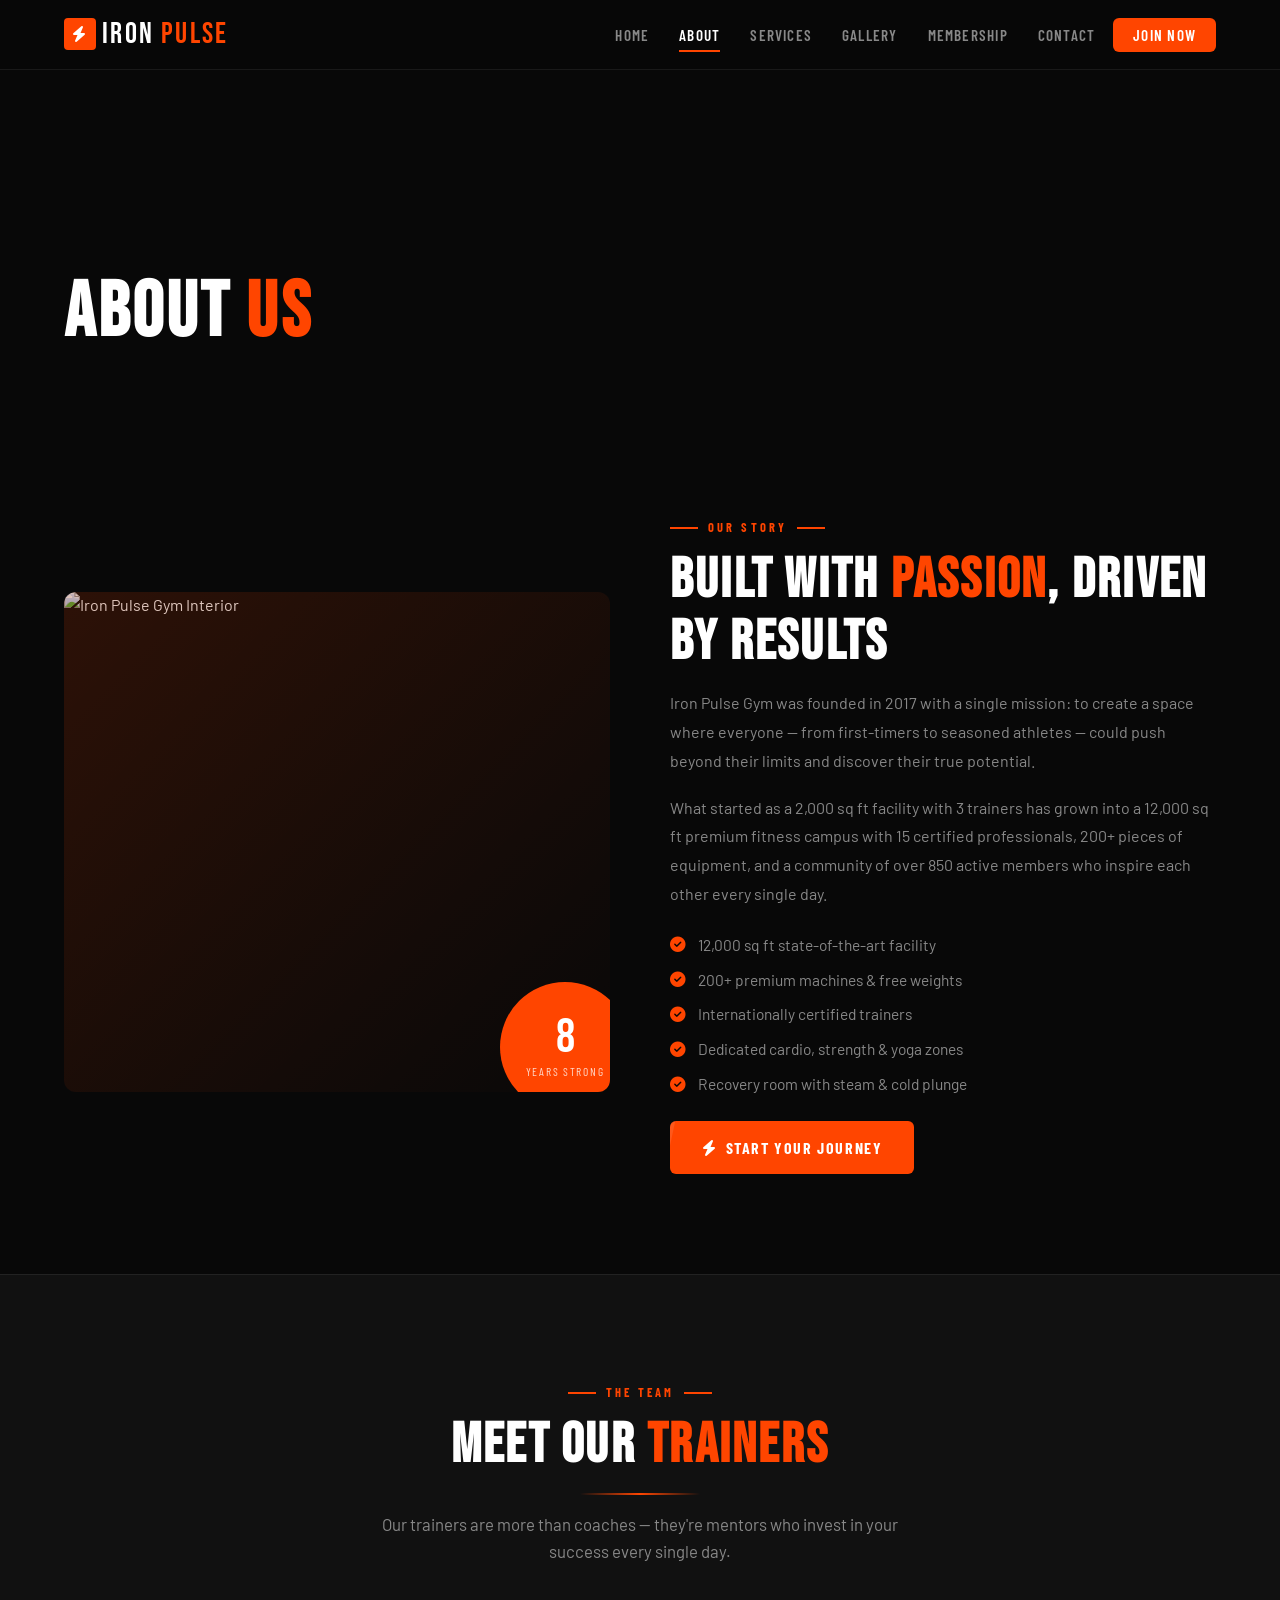
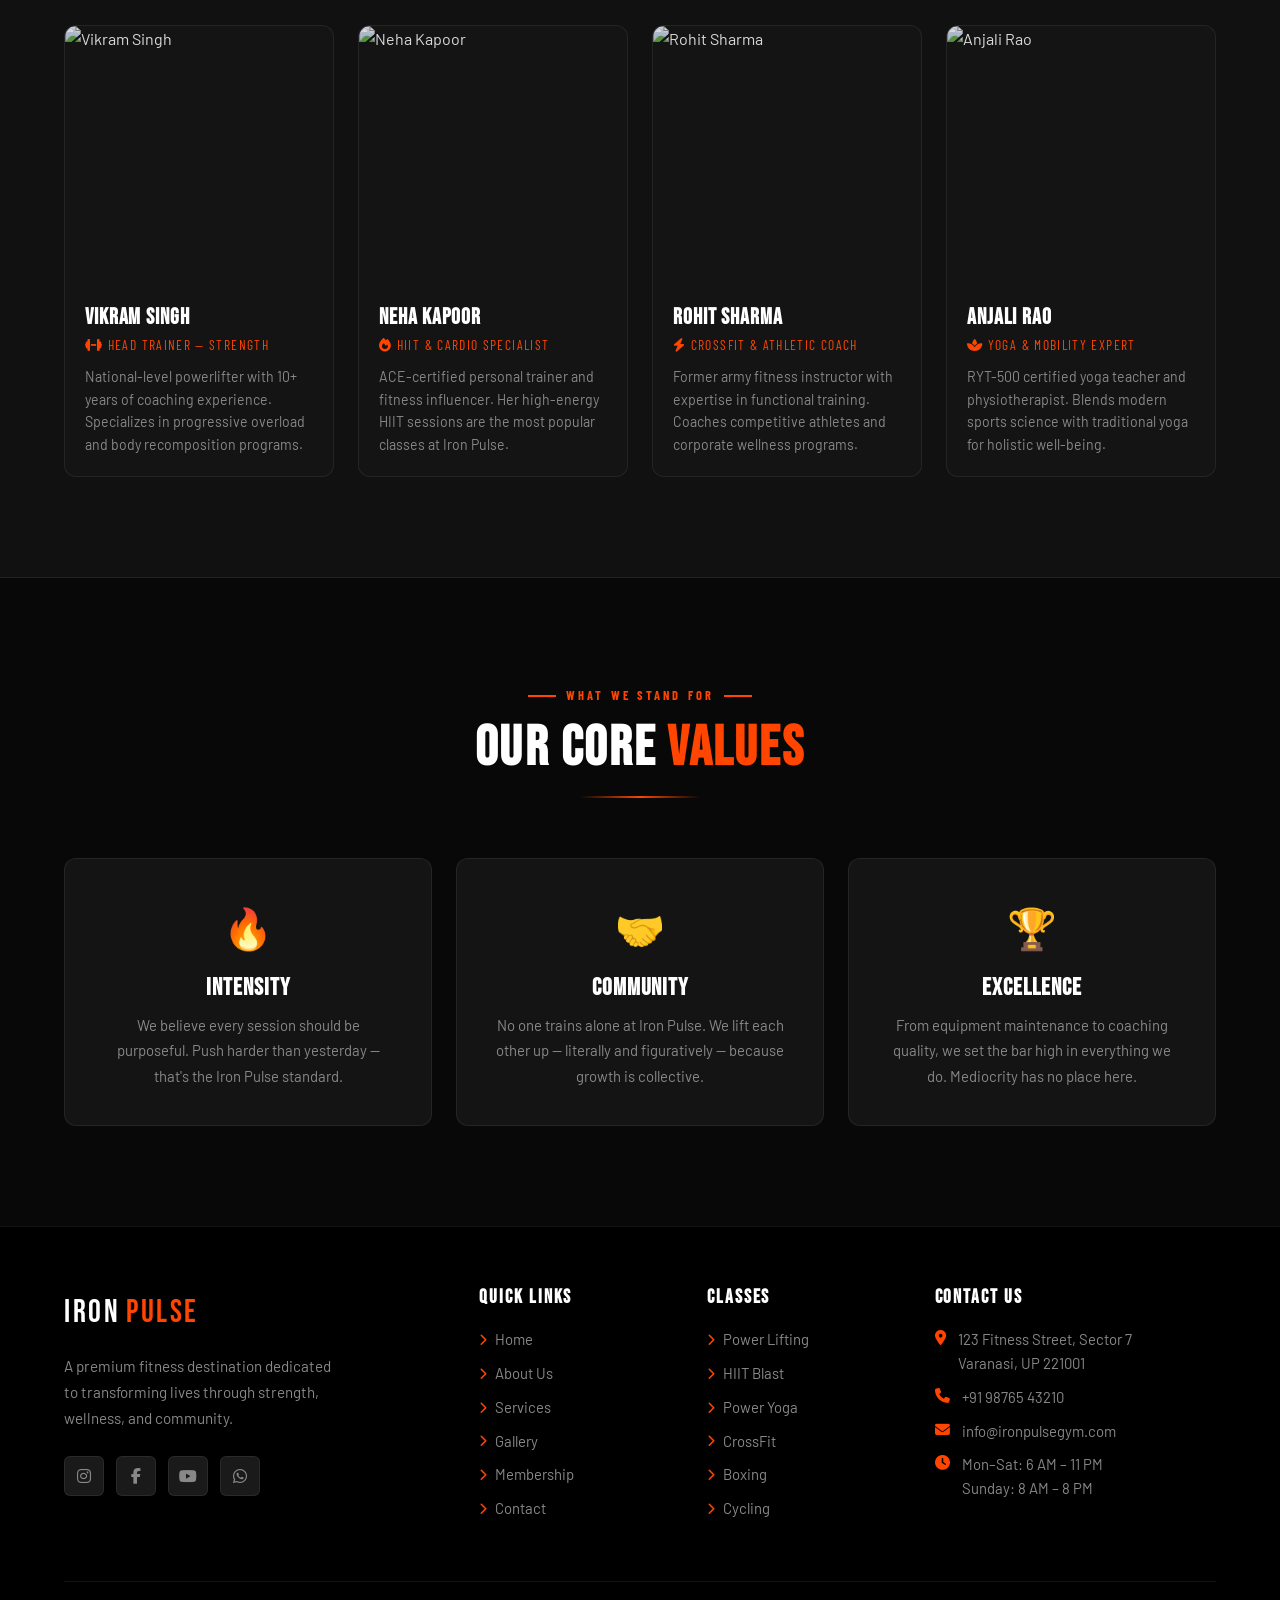
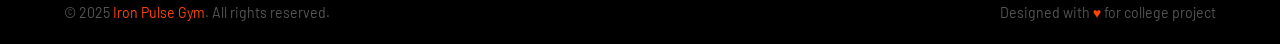
==== commit b5fa5664: "Updated something" ====
--- a/about.html
+++ b/about.html
@@ -36,7 +36,7 @@
 <section class="page-hero">
   <div class="page-hero-bg" style="background-image: url('https://images.unsplash.com/photo-1571902943202-507ec2618e8f?w=1920&q=80');"></div>
   <div class="container page-hero-content">
-    <div class="breadcrumb"><a href="index.html">Home</a><span>/</span>About Us</div>
+    <!-- <div class="breadcrumb"><a href="index.html">Home</a><span>/</span>About Us</div> -->
     <h1>ABOUT <span class="text-accent">US</span></h1>
   </div>
 </section>
--- a/style.css
+++ b/style.css
@@ -198,6 +198,7 @@
   display: flex;
   align-items: center;
   justify-content: space-between;
+  gap: 12px;
 }
 .logo {
   font-family: 'Bebas Neue', sans-serif;
@@ -207,6 +208,8 @@
   display: flex;
   align-items: center;
   gap: 6px;
+  white-space: nowrap;
+  flex-shrink: 0;
 }
 .logo span { color: var(--accent); }
 .logo .logo-icon {
@@ -215,6 +218,7 @@
   border-radius: 4px;
   display: flex; align-items: center; justify-content: center;
   font-size: 1rem;
+  flex-shrink: 0;
 }
 
 .nav-links {
@@ -265,6 +269,8 @@
   border: none;
   cursor: pointer;
   padding: 6px;
+  margin-left: auto;
+  flex-shrink: 0;
 }
 .hamburger span {
   display: block;
@@ -1376,6 +1382,18 @@
 
 @media (max-width: 768px) {
   :root { --navbar-h: 62px; }
+  .nav-container { padding: 0 14px; }
+  .logo {
+    font-size: 1.45rem;
+    letter-spacing: 0.05em;
+    gap: 5px;
+    max-width: calc(100% - 48px);
+  }
+  .logo .logo-icon {
+    width: 26px;
+    height: 26px;
+    font-size: 0.82rem;
+  }
   .nav-links {
     position: fixed;
     top: var(--navbar-h); left: 0; right: 0;
@@ -1385,11 +1403,21 @@
     padding: 24px 20px 32px;
     gap: 4px;
     border-bottom: 1px solid var(--border);
-    transform: translateY(-110%);
-    transition: transform 0.4s ease;
+    max-height: calc(100vh - var(--navbar-h));
+    overflow-y: auto;
+    opacity: 0;
+    visibility: hidden;
+    pointer-events: none;
+    transform: translateY(-12px);
+    transition: opacity 0.25s ease, transform 0.25s ease, visibility 0.25s ease;
     z-index: 999;
   }
-  .nav-links.open { transform: translateY(0); }
+  .nav-links.open {
+    opacity: 1;
+    visibility: visible;
+    pointer-events: auto;
+    transform: translateY(0);
+  }
   .nav-links a { padding: 12px 16px; font-size: 1.1rem; border-radius: var(--radius); }
   .nav-cta { text-align: center; margin-top: 8px; }
   .hamburger { display: flex; }
@@ -1415,6 +1443,15 @@
 }
 
 @media (max-width: 480px) {
+  .logo {
+    font-size: 1.16rem;
+    letter-spacing: 0.03em;
+  }
+  .logo .logo-icon {
+    width: 24px;
+    height: 24px;
+    font-size: 0.75rem;
+  }
   .stats-grid   { grid-template-columns: 1fr; }
   .stat-item    { border-right: none; border-bottom: 1px solid var(--border); }
   .stat-item:last-child { border-bottom: none; }
